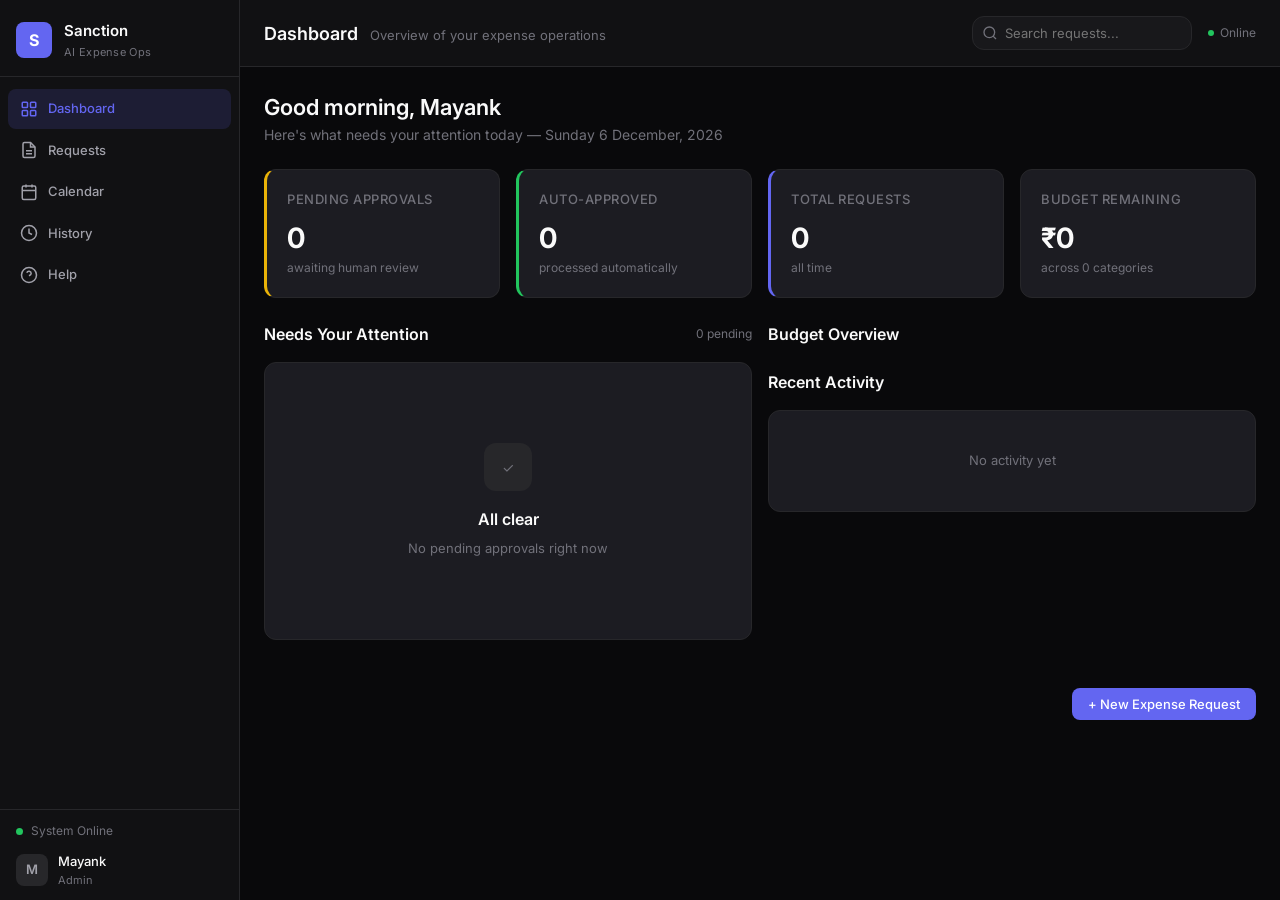
==== static/index.html @ e5b55e72 "ui/ux changes" ====
<!DOCTYPE html>
<html lang="en">
<head>
  <meta charset="utf-8">
  <meta name="viewport" content="width=device-width, initial-scale=1">
  <title>Sanction — AI Expense Operations</title>
  <link rel="stylesheet" href="/static/css/dashboard.css">
  <link rel="preconnect" href="https://fonts.googleapis.com">
  <link href="https://fonts.googleapis.com/css2?family=Inter:wght@300;400;500;600;700&display=swap" rel="stylesheet">
</head>
<body>
  <div id="app">
    <aside id="sidebar">
      <div class="sidebar-brand">
        <div class="brand-icon">S</div>
        <div class="brand-text">
          <span class="brand-name">Sanction</span>
          <span class="brand-tag">AI Expense Ops</span>
        </div>
      </div>
      <nav class="sidebar-nav">
        <a href="#dashboard" class="nav-item active" data-page="dashboard">
          <svg class="nav-icon" viewBox="0 0 24 24" fill="none" stroke="currentColor" stroke-width="2"><rect x="3" y="3" width="7" height="7" rx="1"/><rect x="14" y="3" width="7" height="7" rx="1"/><rect x="3" y="14" width="7" height="7" rx="1"/><rect x="14" y="14" width="7" height="7" rx="1"/></svg>
          <span>Dashboard</span>
        </a>
        <a href="#requests" class="nav-item" data-page="requests">
          <svg class="nav-icon" viewBox="0 0 24 24" fill="none" stroke="currentColor" stroke-width="2"><path d="M14 2H6a2 2 0 0 0-2 2v16a2 2 0 0 0 2 2h12a2 2 0 0 0 2-2V8z"/><polyline points="14,2 14,8 20,8"/><line x1="16" y1="13" x2="8" y2="13"/><line x1="16" y1="17" x2="8" y2="17"/></svg>
          <span>Requests</span>
        </a>
        <a href="#calendar" class="nav-item" data-page="calendar">
          <svg class="nav-icon" viewBox="0 0 24 24" fill="none" stroke="currentColor" stroke-width="2"><rect x="3" y="4" width="18" height="18" rx="2"/><line x1="16" y1="2" x2="16" y2="6"/><line x1="8" y1="2" x2="8" y2="6"/><line x1="3" y1="10" x2="21" y2="10"/></svg>
          <span>Calendar</span>
        </a>
        <a href="#history" class="nav-item" data-page="history">
          <svg class="nav-icon" viewBox="0 0 24 24" fill="none" stroke="currentColor" stroke-width="2"><circle cx="12" cy="12" r="10"/><polyline points="12,6 12,12 16,14"/></svg>
          <span>History</span>
        </a>
        <a href="#help" class="nav-item" data-page="help">
          <svg class="nav-icon" viewBox="0 0 24 24" fill="none" stroke="currentColor" stroke-width="2"><circle cx="12" cy="12" r="10"/><path d="M9.09 9a3 3 0 0 1 5.83 1c0 2-3 3-3 3"/><line x1="12" y1="17" x2="12.01" y2="17"/></svg>
          <span>Help</span>
        </a>
      </nav>
      <div class="sidebar-footer">
        <div class="system-status">
          <span class="status-dot"></span>
          <span>System Online</span>
        </div>
        <div class="user-profile">
          <div class="avatar">M</div>
          <div class="user-info">
            <span class="user-name">Mayank</span>
            <span class="user-role">Admin</span>
          </div>
        </div>
      </div>
    </aside>
    <main id="main">
      <header id="header">
        <div class="header-left">
          <h1 id="page-title">Dashboard</h1>
          <span id="page-subtitle" class="header-subtitle">Overview of your expense operations</span>
        </div>
        <div class="header-right">
          <div class="search-box">
            <svg class="search-icon" viewBox="0 0 24 24" fill="none" stroke="currentColor" stroke-width="2"><circle cx="11" cy="11" r="8"/><line x1="21" y1="21" x2="16.65" y2="16.65"/></svg>
            <input type="text" id="global-search" placeholder="Search requests...">
          </div>
          <div class="header-status">
            <span class="status-dot"></span>
            <span>Online</span>
          </div>
        </div>
      </header>
      <div id="content"></div>
    </main>
  </div>
  <div id="modal-overlay" class="modal-overlay hidden">
    <div id="modal" class="modal"></div>
  </div>
  <div id="drawer" class="drawer hidden">
    <div class="drawer-header">
      <h2 id="drawer-title">Request Details</h2>
      <button id="drawer-close" class="drawer-close">&times;</button>
    </div>
    <div id="drawer-content" class="drawer-content"></div>
  </div>
  <script src="/static/js/app.js"></script>
</body>
</html>
---- static/css/dashboard.css ----
:root {
  --bg-base: #09090b;
  --bg-surface: #111113;
  --bg-elevated: #18181b;
  --bg-card: #1c1c22;
  --bg-hover: #232329;
  --bg-active: #27272a;
  --border: #27272a;
  --border-light: #333338;
  --border-focus: #6366f1;
  --text-primary: #fafafa;
  --text-secondary: #a1a1aa;
  --text-muted: #71717a;
  --accent: #6366f1;
  --accent-hover: #818cf8;
  --accent-muted: rgba(99,102,241,0.15);
  --success: #22c55e;
  --success-bg: rgba(34,197,94,0.12);
  --warning: #eab308;
  --warning-bg: rgba(234,179,8,0.12);
  --error: #ef4444;
  --error-bg: rgba(239,68,68,0.12);
  --info: #3b82f6;
  --info-bg: rgba(59,130,246,0.12);
  --radius-sm: 6px;
  --radius-md: 8px;
  --radius-lg: 12px;
  --radius-xl: 16px;
  --shadow-sm: 0 1px 2px rgba(0,0,0,0.4);
  --shadow-md: 0 4px 12px rgba(0,0,0,0.5);
  --shadow-lg: 0 8px 24px rgba(0,0,0,0.6);
  --transition: 150ms ease;
}
*,*::before,*::after{box-sizing:border-box;margin:0;padding:0}
html{font-size:14px;-webkit-font-smoothing:antialiased}
body{font-family:'Inter',system-ui,-apple-system,sans-serif;background:var(--bg-base);color:var(--text-primary);line-height:1.5;overflow:hidden;height:100vh}
a{color:inherit;text-decoration:none}
button{font-family:inherit;cursor:pointer;border:none;background:none;color:inherit}
input,textarea,select{font-family:inherit;color:var(--text-primary);background:var(--bg-elevated);border:1px solid var(--border);border-radius:var(--radius-md);padding:8px 12px;outline:none;transition:border var(--transition)}
input:focus,textarea:focus,select:focus{border-color:var(--accent)}
::-webkit-scrollbar{width:6px}
::-webkit-scrollbar-track{background:transparent}
::-webkit-scrollbar-thumb{background:var(--border-light);border-radius:3px}

#app{display:flex;height:100vh;overflow:hidden}

/* SIDEBAR */
#sidebar{width:240px;min-width:240px;background:var(--bg-surface);border-right:1px solid var(--border);display:flex;flex-direction:column;overflow:hidden}
.sidebar-brand{display:flex;align-items:center;gap:12px;padding:20px 16px 16px;border-bottom:1px solid var(--border)}
.brand-icon{width:36px;height:36px;border-radius:var(--radius-md);background:var(--accent);display:flex;align-items:center;justify-content:center;font-weight:700;font-size:16px;color:white;flex-shrink:0}
.brand-text{display:flex;flex-direction:column;gap:1px}
.brand-name{font-weight:600;font-size:15px;color:var(--text-primary)}
.brand-tag{font-size:11px;color:var(--text-muted);letter-spacing:0.3px}
.sidebar-nav{flex:1;padding:12px 8px;display:flex;flex-direction:column;gap:2px;overflow-y:auto}
.nav-item{display:flex;align-items:center;gap:10px;padding:10px 12px;border-radius:var(--radius-md);color:var(--text-secondary);transition:all var(--transition);font-weight:500;font-size:13px}
.nav-item:hover{background:var(--bg-hover);color:var(--text-primary)}
.nav-item.active{background:var(--accent-muted);color:var(--accent)}
.nav-icon{width:18px;height:18px;flex-shrink:0}
.sidebar-footer{padding:12px 16px;border-top:1px solid var(--border);display:flex;flex-direction:column;gap:12px}
.system-status{display:flex;align-items:center;gap:8px;font-size:12px;color:var(--text-muted)}
.status-dot{width:7px;height:7px;border-radius:50%;background:var(--success);flex-shrink:0}
.user-profile{display:flex;align-items:center;gap:10px}
.avatar{width:32px;height:32px;border-radius:var(--radius-md);background:var(--bg-active);display:flex;align-items:center;justify-content:center;font-weight:600;font-size:13px;color:var(--text-secondary);flex-shrink:0}
.user-info{display:flex;flex-direction:column}
.user-name{font-size:13px;font-weight:500;color:var(--text-primary)}
.user-role{font-size:11px;color:var(--text-muted)}

/* MAIN */
#main{flex:1;display:flex;flex-direction:column;overflow:hidden}
#header{display:flex;align-items:center;justify-content:space-between;padding:16px 24px;border-bottom:1px solid var(--border);background:var(--bg-surface);min-height:60px}
.header-left{display:flex;align-items:baseline;gap:12px}
#page-title{font-size:18px;font-weight:600;color:var(--text-primary)}
.header-subtitle{font-size:13px;color:var(--text-muted)}
.header-right{display:flex;align-items:center;gap:16px}
.search-box{position:relative;display:flex;align-items:center}
.search-icon{position:absolute;left:10px;width:16px;height:16px;color:var(--text-muted)}
#global-search{width:220px;padding:8px 12px 8px 32px;font-size:13px;border-radius:var(--radius-lg)}
.header-status{display:flex;align-items:center;gap:6px;font-size:12px;color:var(--text-muted)}
.header-status .status-dot{width:6px;height:6px}

/* CONTENT */
#content{flex:1;overflow-y:auto;padding:24px}

/* CARDS */
.card{background:var(--bg-card);border:1px solid var(--border);border-radius:var(--radius-lg);padding:20px;transition:border var(--transition)}
.card:hover{border-color:var(--border-light)}
.card-title{font-size:13px;font-weight:500;color:var(--text-muted);margin-bottom:12px;text-transform:uppercase;letter-spacing:0.5px}
.card-value{font-size:28px;font-weight:700;color:var(--text-primary);line-height:1.2}
.card-subtitle{font-size:12px;color:var(--text-muted);margin-top:4px}
.card-accent{border-left:3px solid var(--accent)}
.card-success{border-left:3px solid var(--success)}
.card-warning{border-left:3px solid var(--warning)}
.card-error{border-left:3px solid var(--error)}

/* KPI GRID */
.kpi-grid{display:grid;grid-template-columns:repeat(4,1fr);gap:16px;margin-bottom:24px}

/* SECTIONS */
.section{margin-bottom:24px}
.section-header{display:flex;align-items:center;justify-content:space-between;margin-bottom:16px}
.section-title{font-size:16px;font-weight:600;color:var(--text-primary)}
.section-subtitle{font-size:12px;color:var(--text-muted)}

/* TABLE */
.table-wrap{overflow-x:auto}
table{width:100%;border-collapse:collapse}
th{text-align:left;padding:10px 12px;font-size:12px;font-weight:500;color:var(--text-muted);text-transform:uppercase;letter-spacing:0.5px;border-bottom:1px solid var(--border);white-space:nowrap}
td{padding:12px;font-size:13px;color:var(--text-secondary);border-bottom:1px solid var(--border);white-space:nowrap}
tr:hover td{background:var(--bg-hover)}

/* BADGES */
.badge{display:inline-flex;align-items:center;padding:3px 10px;border-radius:100px;font-size:12px;font-weight:500;white-space:nowrap}
.badge-pending{background:var(--warning-bg);color:var(--warning)}
.badge-approved{background:var(--success-bg);color:var(--success)}
.badge-rejected{background:var(--error-bg);color:var(--error)}
.badge-auto{background:var(--accent-muted);color:var(--accent)}
.badge-clarification{background:var(--info-bg);color:var(--info)}
.badge-urgent{background:var(--error-bg);color:var(--error)}
.badge-normal{background:var(--bg-active);color:var(--text-secondary)}

/* BUTTONS */
.btn{display:inline-flex;align-items:center;justify-content:center;gap:6px;padding:8px 16px;border-radius:var(--radius-md);font-size:13px;font-weight:500;transition:all var(--transition);white-space:nowrap}
.btn-primary{background:var(--accent);color:white}
.btn-primary:hover{background:var(--accent-hover)}
.btn-ghost{background:transparent;color:var(--text-secondary);border:1px solid var(--border)}
.btn-ghost:hover{background:var(--bg-hover);color:var(--text-primary)}
.btn-success{background:var(--success);color:white}
.btn-success:hover{opacity:0.9}
.btn-error{background:var(--error);color:white}
.btn-error:hover{opacity:0.9}
.btn-sm{padding:5px 10px;font-size:12px}
.btn-icon{padding:6px}

/* PROGRESS */
.progress{height:6px;background:var(--bg-active);border-radius:3px;overflow:hidden}
.progress-bar{height:100%;border-radius:3px;transition:width 300ms ease}
.progress-fill{background:var(--accent)}
.progress-warn{background:var(--warning)}
.progress-danger{background:var(--error)}

/* GRID LAYOUTS */
.grid-2{display:grid;grid-template-columns:1fr 1fr;gap:16px}
.grid-3{display:grid;grid-template-columns:1fr 1fr 1fr;gap:16px}

/* TABS */
.tabs{display:flex;gap:4px;border-bottom:1px solid var(--border);margin-bottom:16px}
.tab{padding:10px 16px;font-size:13px;font-weight:500;color:var(--text-muted);border-bottom:2px solid transparent;transition:all var(--transition);cursor:pointer}
.tab:hover{color:var(--text-secondary)}
.tab.active{color:var(--accent);border-bottom-color:var(--accent)}

/* FILTERS */
.filters{display:flex;gap:8px;align-items:center;margin-bottom:16px}
.filter-group{display:flex;align-items:center;gap:6px}
.filter-label{font-size:12px;color:var(--text-muted)}
select.filter{padding:6px 10px;font-size:12px;border-radius:var(--radius-md)}

/* EMPTY STATE */
.empty-state{display:flex;flex-direction:column;align-items:center;justify-content:center;padding:60px 20px;text-align:center}
.empty-icon{width:48px;height:48px;border-radius:var(--radius-lg);background:var(--bg-active);display:flex;align-items:center;justify-content:center;margin-bottom:16px;color:var(--text-muted)}
.empty-title{font-size:16px;font-weight:600;color:var(--text-primary);margin-bottom:8px}
.empty-text{font-size:13px;color:var(--text-muted);max-width:360px}

/* MODAL */
.modal-overlay{position:fixed;inset:0;background:rgba(0,0,0,0.7);display:flex;align-items:center;justify-content:center;z-index:100;backdrop-filter:blur(4px)}
.modal{background:var(--bg-card);border:1px solid var(--border);border-radius:var(--radius-xl);width:100%;max-width:560px;max-height:90vh;overflow-y:auto;padding:28px;box-shadow:var(--shadow-lg)}
.modal-header{display:flex;align-items:center;justify-content:space-between;margin-bottom:20px}
.modal-title{font-size:18px;font-weight:600}
.modal-close{width:32px;height:32px;border-radius:var(--radius-md);display:flex;align-items:center;justify-content:center;font-size:18px;color:var(--text-muted);transition:all var(--transition)}
.modal-close:hover{background:var(--bg-hover);color:var(--text-primary)}
.form-group{margin-bottom:16px}
.form-label{display:block;font-size:12px;font-weight:500;color:var(--text-muted);margin-bottom:6px;text-transform:uppercase;letter-spacing:0.3px}
.form-input{width:100%;padding:10px 12px;font-size:13px}
textarea.form-input{min-height:100px;resize:vertical}
.form-actions{display:flex;gap:8px;justify-content:flex-end;margin-top:20px}

/* DRAWER */
.drawer{position:fixed;top:0;right:0;width:500px;max-width:90vw;height:100vh;background:var(--bg-surface);border-left:1px solid var(--border);z-index:90;display:flex;flex-direction:column;transition:transform 200ms ease}
.drawer.hidden{transform:translateX(100%)}
.drawer-header{display:flex;align-items:center;justify-content:space-between;padding:16px 20px;border-bottom:1px solid var(--border)}
.drawer-header h2{font-size:16px;font-weight:600}
.drawer-close{width:32px;height:32px;border-radius:var(--radius-md);display:flex;align-items:center;justify-content:center;font-size:20px;color:var(--text-muted);transition:all var(--transition)}
.drawer-close:hover{background:var(--bg-hover);color:var(--text-primary)}
.drawer-content{flex:1;overflow-y:auto;padding:20px}
.detail-row{display:flex;justify-content:space-between;align-items:flex-start;padding:10px 0;border-bottom:1px solid var(--border)}
.detail-label{font-size:12px;color:var(--text-muted);text-transform:uppercase;letter-spacing:0.3px;min-width:120px}
.detail-value{font-size:13px;color:var(--text-primary);text-align:right;flex:1}

/* CALENDAR */
.cal-grid{display:grid;grid-template-columns:repeat(7,1fr);gap:1px;background:var(--border);border-radius:var(--radius-lg);overflow:hidden}
.cal-header{background:var(--bg-elevated);padding:10px;text-align:center;font-size:12px;font-weight:600;color:var(--text-muted);text-transform:uppercase}
.cal-day{background:var(--bg-card);min-height:100px;padding:8px;cursor:pointer;transition:background var(--transition)}
.cal-day:hover{background:var(--bg-hover)}
.cal-day.today{background:var(--accent-muted)}
.cal-day.other-month{opacity:0.3}
.cal-date{font-size:12px;font-weight:600;color:var(--text-secondary);margin-bottom:4px}
.cal-event{padding:2px 6px;border-radius:4px;font-size:10px;font-weight:500;margin-bottom:2px;white-space:nowrap;overflow:hidden;text-overflow:ellipsis}
.cal-event.pending{background:var(--warning-bg);color:var(--warning)}
.cal-event.approved{background:var(--success-bg);color:var(--success)}
.cal-event.auto{background:var(--accent-muted);color:var(--accent)}
.cal-nav{display:flex;align-items:center;justify-content:space-between;margin-bottom:16px}
.cal-month{font-size:18px;font-weight:600}

/* HELP */
.help-section{margin-bottom:32px}
.help-title{font-size:20px;font-weight:600;margin-bottom:12px}
.help-text{font-size:14px;color:var(--text-secondary);line-height:1.7}
.workflow{display:flex;flex-direction:column;gap:0;margin:16px 0}
.workflow-step{display:flex;align-items:flex-start;gap:16px;position:relative;padding-bottom:20px}
.workflow-step:not(:last-child)::after{content:'';position:absolute;left:15px;top:32px;bottom:0;width:2px;background:var(--border)}
.workflow-dot{width:32px;height:32px;border-radius:50%;background:var(--bg-active);border:2px solid var(--border);display:flex;align-items:center;justify-content:center;flex-shrink:0;font-size:12px;font-weight:600;color:var(--text-muted)}
.workflow-step.active .workflow-dot{background:var(--accent-muted);border-color:var(--accent);color:var(--accent)}
.workflow-info h4{font-size:14px;font-weight:600;margin-bottom:2px}
.workflow-info p{font-size:13px;color:var(--text-muted)}

/* ACTIVITY */
.activity-list{display:flex;flex-direction:column}
.activity-item{display:flex;align-items:center;gap:12px;padding:12px 0;border-bottom:1px solid var(--border)}
.activity-item:last-child{border-bottom:none}
.activity-dot{width:8px;height:8px;border-radius:50%;flex-shrink:0}
.activity-dot.auto{background:var(--accent)}
.activity-dot.pending{background:var(--warning)}
.activity-dot.approved{background:var(--success)}
.activity-dot.rejected{background:var(--error)}
.activity-dot.error{background:var(--error)}
.activity-dot.received{background:var(--info)}
.activity-dot.sent{background:var(--success)}
.activity-info{flex:1;min-width:0}
.activity-title{font-size:13px;font-weight:500;color:var(--text-primary);white-space:nowrap;overflow:hidden;text-overflow:ellipsis}
.activity-sub{font-size:11px;color:var(--text-muted)}
.activity-time{font-size:11px;color:var(--text-muted);white-space:nowrap}

/* ANIMATIONS */
@keyframes fadeIn{from{opacity:0;transform:translateY(4px)}to{opacity:1;transform:translateY(0)}}
.fade-in{animation:fadeIn 200ms ease}
@keyframes slideIn{from{opacity:0;transform:translateX(-8px)}to{opacity:1;transform:translateX(0)}}
.slide-in{animation:slideIn 200ms ease}

/* UTILITY */
.hidden{display:none!important}
.text-muted{color:var(--text-muted)}
.text-right{text-align:right}
.mt-8{margin-top:8px}
.mt-16{margin-top:16px}
.mt-24{margin-top:24px}
.mb-8{margin-bottom:8px}
.mb-16{margin-bottom:16px}
.mb-24{margin-bottom:24px}
.flex{display:flex}
.flex-col{flex-direction:column}
.gap-8{gap:8px}
.gap-12{gap:12px}
.gap-16{gap:16px}
.items-center{align-items:center}
.justify-between{justify-content:space-between}
.truncate{white-space:nowrap;overflow:hidden;text-overflow:ellipsis}
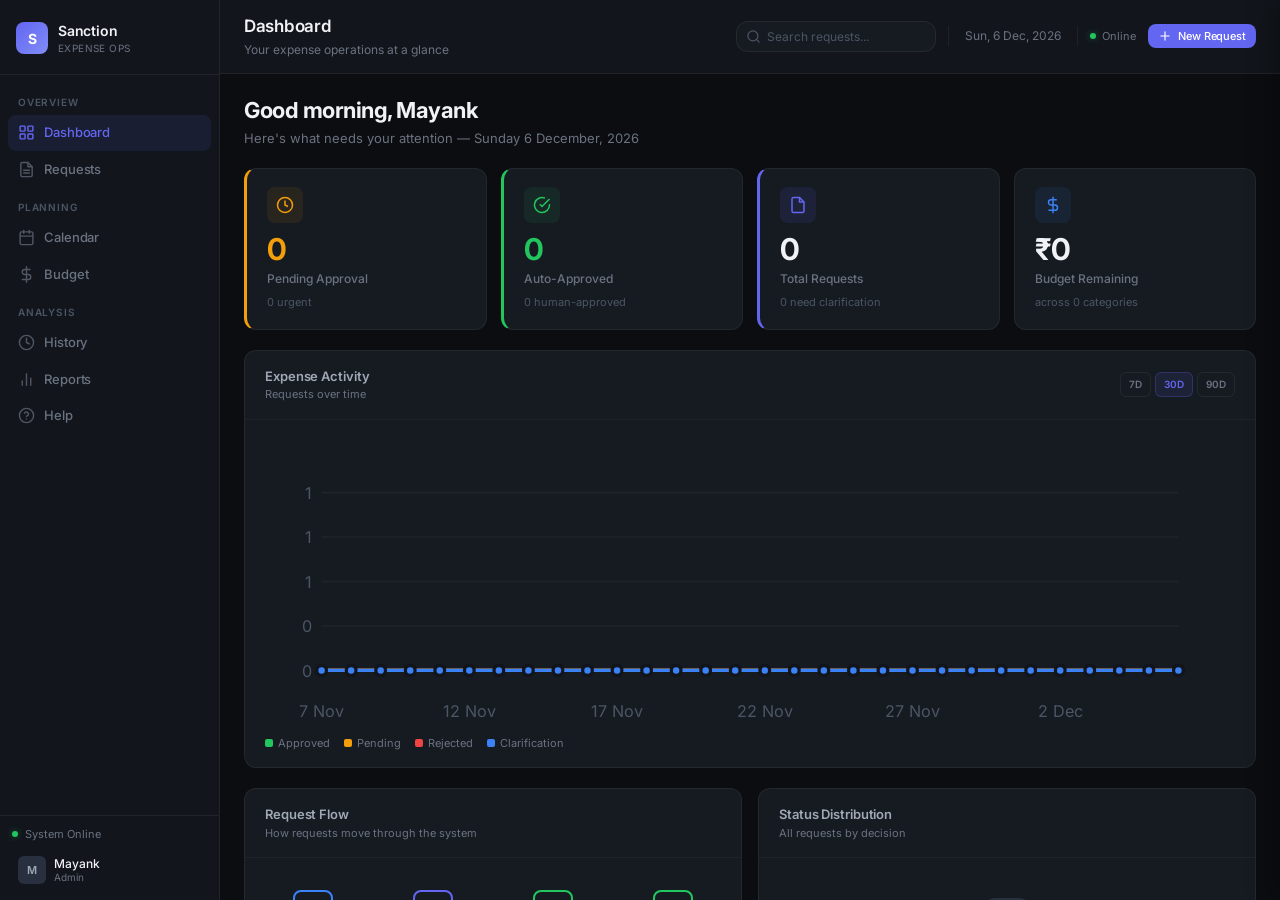
==== commit ed2f5a89: "feat(ui): Monarch-inspired premium dark redesign - Complete CSS rewrite: near-black root (#0B0D10), " ====
--- a/static/index.html
+++ b/static/index.html
@@ -6,7 +6,7 @@
   <title>Sanction — AI Expense Operations</title>
   <link rel="stylesheet" href="/static/css/dashboard.css">
   <link rel="preconnect" href="https://fonts.googleapis.com">
-  <link href="https://fonts.googleapis.com/css2?family=Inter:wght@300;400;500;600;700&display=swap" rel="stylesheet">
+  <link href="https://fonts.googleapis.com/css2?family=Inter:wght@300;400;500;600;700;800&display=swap" rel="stylesheet">
 </head>
 <body>
   <div id="app">
@@ -15,28 +15,39 @@
         <div class="brand-icon">S</div>
         <div class="brand-text">
           <span class="brand-name">Sanction</span>
-          <span class="brand-tag">AI Expense Ops</span>
+          <span class="brand-tag">Expense Ops</span>
         </div>
       </div>
       <nav class="sidebar-nav">
+        <div class="sidebar-section">Overview</div>
         <a href="#dashboard" class="nav-item active" data-page="dashboard">
-          <svg class="nav-icon" viewBox="0 0 24 24" fill="none" stroke="currentColor" stroke-width="2"><rect x="3" y="3" width="7" height="7" rx="1"/><rect x="14" y="3" width="7" height="7" rx="1"/><rect x="3" y="14" width="7" height="7" rx="1"/><rect x="14" y="14" width="7" height="7" rx="1"/></svg>
+          <svg class="nav-icon" viewBox="0 0 24 24" fill="none" stroke="currentColor" stroke-width="2" stroke-linecap="round" stroke-linejoin="round"><rect x="3" y="3" width="7" height="7" rx="1"/><rect x="14" y="3" width="7" height="7" rx="1"/><rect x="3" y="14" width="7" height="7" rx="1"/><rect x="14" y="14" width="7" height="7" rx="1"/></svg>
           <span>Dashboard</span>
         </a>
         <a href="#requests" class="nav-item" data-page="requests">
-          <svg class="nav-icon" viewBox="0 0 24 24" fill="none" stroke="currentColor" stroke-width="2"><path d="M14 2H6a2 2 0 0 0-2 2v16a2 2 0 0 0 2 2h12a2 2 0 0 0 2-2V8z"/><polyline points="14,2 14,8 20,8"/><line x1="16" y1="13" x2="8" y2="13"/><line x1="16" y1="17" x2="8" y2="17"/></svg>
+          <svg class="nav-icon" viewBox="0 0 24 24" fill="none" stroke="currentColor" stroke-width="2" stroke-linecap="round" stroke-linejoin="round"><path d="M14 2H6a2 2 0 0 0-2 2v16a2 2 0 0 0 2 2h12a2 2 0 0 0 2-2V8z"/><polyline points="14,2 14,8 20,8"/><line x1="16" y1="13" x2="8" y2="13"/><line x1="16" y1="17" x2="8" y2="17"/></svg>
           <span>Requests</span>
         </a>
+        <div class="sidebar-section">Planning</div>
         <a href="#calendar" class="nav-item" data-page="calendar">
-          <svg class="nav-icon" viewBox="0 0 24 24" fill="none" stroke="currentColor" stroke-width="2"><rect x="3" y="4" width="18" height="18" rx="2"/><line x1="16" y1="2" x2="16" y2="6"/><line x1="8" y1="2" x2="8" y2="6"/><line x1="3" y1="10" x2="21" y2="10"/></svg>
+          <svg class="nav-icon" viewBox="0 0 24 24" fill="none" stroke="currentColor" stroke-width="2" stroke-linecap="round" stroke-linejoin="round"><rect x="3" y="4" width="18" height="18" rx="2"/><line x1="16" y1="2" x2="16" y2="6"/><line x1="8" y1="2" x2="8" y2="6"/><line x1="3" y1="10" x2="21" y2="10"/></svg>
           <span>Calendar</span>
         </a>
+        <a href="#budget" class="nav-item" data-page="budget">
+          <svg class="nav-icon" viewBox="0 0 24 24" fill="none" stroke="currentColor" stroke-width="2" stroke-linecap="round" stroke-linejoin="round"><line x1="12" y1="1" x2="12" y2="23"/><path d="M17 5H9.5a3.5 3.5 0 0 0 0 7h5a3.5 3.5 0 0 1 0 7H6"/></svg>
+          <span>Budget</span>
+        </a>
+        <div class="sidebar-section">Analysis</div>
         <a href="#history" class="nav-item" data-page="history">
-          <svg class="nav-icon" viewBox="0 0 24 24" fill="none" stroke="currentColor" stroke-width="2"><circle cx="12" cy="12" r="10"/><polyline points="12,6 12,12 16,14"/></svg>
+          <svg class="nav-icon" viewBox="0 0 24 24" fill="none" stroke="currentColor" stroke-width="2" stroke-linecap="round" stroke-linejoin="round"><circle cx="12" cy="12" r="10"/><polyline points="12,6 12,12 16,14"/></svg>
           <span>History</span>
         </a>
+        <a href="#reports" class="nav-item" data-page="reports">
+          <svg class="nav-icon" viewBox="0 0 24 24" fill="none" stroke="currentColor" stroke-width="2" stroke-linecap="round" stroke-linejoin="round"><line x1="18" y1="20" x2="18" y2="10"/><line x1="12" y1="20" x2="12" y2="4"/><line x1="6" y1="20" x2="6" y2="14"/></svg>
+          <span>Reports</span>
+        </a>
         <a href="#help" class="nav-item" data-page="help">
-          <svg class="nav-icon" viewBox="0 0 24 24" fill="none" stroke="currentColor" stroke-width="2"><circle cx="12" cy="12" r="10"/><path d="M9.09 9a3 3 0 0 1 5.83 1c0 2-3 3-3 3"/><line x1="12" y1="17" x2="12.01" y2="17"/></svg>
+          <svg class="nav-icon" viewBox="0 0 24 24" fill="none" stroke="currentColor" stroke-width="2" stroke-linecap="round" stroke-linejoin="round"><circle cx="12" cy="12" r="10"/><path d="M9.09 9a3 3 0 0 1 5.83 1c0 2-3 3-3 3"/><line x1="12" y1="17" x2="12.01" y2="17"/></svg>
           <span>Help</span>
         </a>
       </nav>
@@ -58,17 +69,24 @@
       <header id="header">
         <div class="header-left">
           <h1 id="page-title">Dashboard</h1>
-          <span id="page-subtitle" class="header-subtitle">Overview of your expense operations</span>
+          <span id="page-subtitle" class="header-subtitle">Your expense operations at a glance</span>
         </div>
         <div class="header-right">
           <div class="search-box">
-            <svg class="search-icon" viewBox="0 0 24 24" fill="none" stroke="currentColor" stroke-width="2"><circle cx="11" cy="11" r="8"/><line x1="21" y1="21" x2="16.65" y2="16.65"/></svg>
+            <svg class="search-icon" viewBox="0 0 24 24" fill="none" stroke="currentColor" stroke-width="2" stroke-linecap="round" stroke-linejoin="round"><circle cx="11" cy="11" r="8"/><line x1="21" y1="21" x2="16.65" y2="16.65"/></svg>
             <input type="text" id="global-search" placeholder="Search requests...">
           </div>
-          <div class="header-status">
+          <div class="header-divider"></div>
+          <span class="header-date" id="header-date"></span>
+          <div class="header-divider"></div>
+          <div class="header-status" style="display:flex;align-items:center;gap:6px;font-size:11px;color:var(--text-muted)">
             <span class="status-dot"></span>
             <span>Online</span>
           </div>
+          <button class="btn btn-primary btn-sm" onclick="window.showNewRequest()">
+            <svg viewBox="0 0 24 24" fill="none" stroke="currentColor" stroke-width="2" stroke-linecap="round" stroke-linejoin="round" style="width:14px;height:14px"><line x1="12" y1="5" x2="12" y2="19"/><line x1="5" y1="12" x2="19" y2="12"/></svg>
+            New Request
+          </button>
         </div>
       </header>
       <div id="content"></div>
@@ -77,7 +95,7 @@
   <div id="modal-overlay" class="modal-overlay hidden">
     <div id="modal" class="modal"></div>
   </div>
-  <div id="drawer" class="drawer hidden">
+  <div id="drawer" class="drawer">
     <div class="drawer-header">
       <h2 id="drawer-title">Request Details</h2>
       <button id="drawer-close" class="drawer-close">&times;</button>
@@ -86,4 +104,4 @@
   </div>
   <script src="/static/js/app.js"></script>
 </body>
-</html>+</html>
--- a/static/css/dashboard.css
+++ b/static/css/dashboard.css
@@ -1,255 +1,407 @@
+/* ============================================================
+   SANCTION — Premium Dark Theme
+   Inspired by Monarch Money's product quality
+   Adapted for Sanction's expense-automation workflow
+   ============================================================ */
+
+/* ── TOKENS ────────────────────────────────────────────────── */
 :root {
-  --bg-base: #09090b;
-  --bg-surface: #111113;
-  --bg-elevated: #18181b;
-  --bg-card: #1c1c22;
-  --bg-hover: #232329;
-  --bg-active: #27272a;
-  --border: #27272a;
-  --border-light: #333338;
-  --border-focus: #6366f1;
-  --text-primary: #fafafa;
-  --text-secondary: #a1a1aa;
-  --text-muted: #71717a;
-  --accent: #6366f1;
-  --accent-hover: #818cf8;
-  --accent-muted: rgba(99,102,241,0.15);
-  --success: #22c55e;
-  --success-bg: rgba(34,197,94,0.12);
-  --warning: #eab308;
-  --warning-bg: rgba(234,179,8,0.12);
-  --error: #ef4444;
-  --error-bg: rgba(239,68,68,0.12);
-  --info: #3b82f6;
-  --info-bg: rgba(59,130,246,0.12);
-  --radius-sm: 6px;
-  --radius-md: 8px;
-  --radius-lg: 12px;
-  --radius-xl: 16px;
-  --shadow-sm: 0 1px 2px rgba(0,0,0,0.4);
-  --shadow-md: 0 4px 12px rgba(0,0,0,0.5);
-  --shadow-lg: 0 8px 24px rgba(0,0,0,0.6);
-  --transition: 150ms ease;
+  --bg-root:       #0B0D10;
+  --bg-surface:    #12161C;
+  --bg-card:       #161B22;
+  --bg-elevated:   #1C2230;
+  --bg-hover:      #222935;
+  --bg-active:     #283040;
+  --bg-input:      #141920;
+  --border:        rgba(255,255,255,0.06);
+  --border-subtle: rgba(255,255,255,0.04);
+  --border-focus:  #6366F1;
+  --text:          #F0F2F5;
+  --text-secondary:#A0A8B6;
+  --text-muted:    #6B7280;
+  --text-dim:      #4B5563;
+  --accent:        #6366F1;
+  --accent-hover:  #818CF8;
+  --accent-bg:     rgba(99,102,241,0.10);
+  --accent-border: rgba(99,102,241,0.25);
+  --success:       #22C55E;
+  --success-bg:    rgba(34,197,94,0.08);
+  --success-border:rgba(34,197,94,0.20);
+  --warning:       #F59E0B;
+  --warning-bg:    rgba(245,158,11,0.08);
+  --warning-border:rgba(245,158,11,0.20);
+  --error:         #EF4444;
+  --error-bg:      rgba(239,68,68,0.08);
+  --error-border:  rgba(239,68,68,0.20);
+  --info:          #3B82F6;
+  --info-bg:       rgba(59,130,246,0.08);
+  --info-border:   rgba(59,130,246,0.20);
+  --radius-sm:     6px;
+  --radius-md:     8px;
+  --radius-lg:     12px;
+  --radius-xl:     16px;
+  --shadow-sm:     0 1px 2px rgba(0,0,0,0.3);
+  --shadow-md:     0 4px 12px rgba(0,0,0,0.4);
+  --shadow-lg:     0 8px 24px rgba(0,0,0,0.5);
+  --shadow-card:   0 1px 3px rgba(0,0,0,0.3), 0 1px 2px rgba(0,0,0,0.2);
+  --transition:    150ms cubic-bezier(0.4,0,0.2,1);
+  --transition-slow:300ms cubic-bezier(0.4,0,0.2,1);
+  --sidebar-w:     220px;
 }
+
+/* ── RESET ─────────────────────────────────────────────────── */
 *,*::before,*::after{box-sizing:border-box;margin:0;padding:0}
-html{font-size:14px;-webkit-font-smoothing:antialiased}
-body{font-family:'Inter',system-ui,-apple-system,sans-serif;background:var(--bg-base);color:var(--text-primary);line-height:1.5;overflow:hidden;height:100vh}
+html{font-size:14px;-webkit-font-smoothing:antialiased;-moz-osx-font-smoothing:grayscale}
+body{font-family:'Inter',system-ui,-apple-system,BlinkMacSystemFont,sans-serif;background:var(--bg-root);color:var(--text);line-height:1.5;overflow:hidden;height:100vh}
 a{color:inherit;text-decoration:none}
 button{font-family:inherit;cursor:pointer;border:none;background:none;color:inherit}
-input,textarea,select{font-family:inherit;color:var(--text-primary);background:var(--bg-elevated);border:1px solid var(--border);border-radius:var(--radius-md);padding:8px 12px;outline:none;transition:border var(--transition)}
-input:focus,textarea:focus,select:focus{border-color:var(--accent)}
-::-webkit-scrollbar{width:6px}
+input,textarea,select{font-family:inherit;color:var(--text);background:var(--bg-input);border:1px solid var(--border);border-radius:var(--radius-md);padding:9px 12px;outline:none;transition:border var(--transition),box-shadow var(--transition);font-size:13px}
+input:focus,textarea:focus,select:focus{border-color:var(--border-focus);box-shadow:0 0 0 3px rgba(99,102,241,0.15)}
+textarea{resize:vertical;min-height:80px}
+select{cursor:pointer;-webkit-appearance:none;appearance:none;background-image:url("data:image/svg+xml,%3Csvg xmlns='http://www.w3.org/2000/svg' width='12' height='12' viewBox='0 0 12 12'%3E%3Cpath d='M3 4.5L6 7.5L9 4.5' stroke='%236B7280' fill='none' stroke-width='1.5' stroke-linecap='round'/%3E%3C/svg%3E");background-repeat:no-repeat;background-position:right 10px center;padding-right:28px}
+::-webkit-scrollbar{width:5px;height:5px}
 ::-webkit-scrollbar-track{background:transparent}
-::-webkit-scrollbar-thumb{background:var(--border-light);border-radius:3px}
-
+::-webkit-scrollbar-thumb{background:rgba(255,255,255,0.08);border-radius:3px}
+::-webkit-scrollbar-thumb:hover{background:rgba(255,255,255,0.14)}
+
+/* ── APP SHELL ─────────────────────────────────────────────── */
 #app{display:flex;height:100vh;overflow:hidden}
 
-/* SIDEBAR */
-#sidebar{width:240px;min-width:240px;background:var(--bg-surface);border-right:1px solid var(--border);display:flex;flex-direction:column;overflow:hidden}
-.sidebar-brand{display:flex;align-items:center;gap:12px;padding:20px 16px 16px;border-bottom:1px solid var(--border)}
-.brand-icon{width:36px;height:36px;border-radius:var(--radius-md);background:var(--accent);display:flex;align-items:center;justify-content:center;font-weight:700;font-size:16px;color:white;flex-shrink:0}
-.brand-text{display:flex;flex-direction:column;gap:1px}
-.brand-name{font-weight:600;font-size:15px;color:var(--text-primary)}
-.brand-tag{font-size:11px;color:var(--text-muted);letter-spacing:0.3px}
-.sidebar-nav{flex:1;padding:12px 8px;display:flex;flex-direction:column;gap:2px;overflow-y:auto}
-.nav-item{display:flex;align-items:center;gap:10px;padding:10px 12px;border-radius:var(--radius-md);color:var(--text-secondary);transition:all var(--transition);font-weight:500;font-size:13px}
-.nav-item:hover{background:var(--bg-hover);color:var(--text-primary)}
-.nav-item.active{background:var(--accent-muted);color:var(--accent)}
-.nav-icon{width:18px;height:18px;flex-shrink:0}
-.sidebar-footer{padding:12px 16px;border-top:1px solid var(--border);display:flex;flex-direction:column;gap:12px}
-.system-status{display:flex;align-items:center;gap:8px;font-size:12px;color:var(--text-muted)}
-.status-dot{width:7px;height:7px;border-radius:50%;background:var(--success);flex-shrink:0}
-.user-profile{display:flex;align-items:center;gap:10px}
-.avatar{width:32px;height:32px;border-radius:var(--radius-md);background:var(--bg-active);display:flex;align-items:center;justify-content:center;font-weight:600;font-size:13px;color:var(--text-secondary);flex-shrink:0}
-.user-info{display:flex;flex-direction:column}
-.user-name{font-size:13px;font-weight:500;color:var(--text-primary)}
-.user-role{font-size:11px;color:var(--text-muted)}
-
-/* MAIN */
-#main{flex:1;display:flex;flex-direction:column;overflow:hidden}
-#header{display:flex;align-items:center;justify-content:space-between;padding:16px 24px;border-bottom:1px solid var(--border);background:var(--bg-surface);min-height:60px}
-.header-left{display:flex;align-items:baseline;gap:12px}
-#page-title{font-size:18px;font-weight:600;color:var(--text-primary)}
-.header-subtitle{font-size:13px;color:var(--text-muted)}
-.header-right{display:flex;align-items:center;gap:16px}
+/* ── SIDEBAR ───────────────────────────────────────────────── */
+#sidebar{width:var(--sidebar-w);min-width:var(--sidebar-w);background:var(--bg-surface);border-right:1px solid var(--border);display:flex;flex-direction:column;overflow:hidden;z-index:20}
+.sidebar-brand{display:flex;align-items:center;gap:10px;padding:20px 16px 18px;border-bottom:1px solid var(--border)}
+.brand-icon{width:32px;height:32px;border-radius:var(--radius-md);background:linear-gradient(135deg,var(--accent),#818CF8);display:flex;align-items:center;justify-content:center;font-weight:700;font-size:14px;color:#fff;flex-shrink:0}
+.brand-text{display:flex;flex-direction:column}
+.brand-name{font-weight:600;font-size:14px;color:var(--text);letter-spacing:-0.2px}
+.brand-tag{font-size:10px;color:var(--text-muted);letter-spacing:0.4px;text-transform:uppercase}
+.sidebar-nav{flex:1;padding:8px 8px;display:flex;flex-direction:column;gap:1px;overflow-y:auto}
+.nav-item{display:flex;align-items:center;gap:9px;padding:8px 10px;border-radius:var(--radius-md);color:var(--text-muted);transition:all var(--transition);font-weight:500;font-size:13px;letter-spacing:-0.1px}
+.nav-item:hover{background:var(--bg-hover);color:var(--text-secondary)}
+.nav-item.active{background:var(--accent-bg);color:var(--accent)}
+.nav-item.active .nav-icon{color:var(--accent)}
+.nav-icon{width:17px;height:17px;flex-shrink:0;opacity:0.7}
+.nav-item.active .nav-icon{opacity:1}
+.sidebar-section{padding:12px 10px 4px;font-size:10px;font-weight:600;color:var(--text-dim);text-transform:uppercase;letter-spacing:0.8px}
+.sidebar-footer{padding:10px 12px;border-top:1px solid var(--border);display:flex;flex-direction:column;gap:8px}
+.system-status{display:flex;align-items:center;gap:7px;font-size:11px;color:var(--text-muted)}
+.status-dot{width:6px;height:6px;border-radius:50%;background:var(--success);flex-shrink:0;box-shadow:0 0 6px rgba(34,197,94,0.4)}
+.user-profile{display:flex;align-items:center;gap:8px;padding:6px;border-radius:var(--radius-md);transition:background var(--transition);cursor:pointer}
+.user-profile:hover{background:var(--bg-hover)}
+.avatar{width:28px;height:28px;border-radius:var(--radius-sm);background:var(--bg-active);display:flex;align-items:center;justify-content:center;font-weight:600;font-size:11px;color:var(--text-secondary);flex-shrink:0}
+.user-info{display:flex;flex-direction:column;line-height:1.2}
+.user-name{font-size:12px;font-weight:500;color:var(--text)}
+.user-role{font-size:10px;color:var(--text-muted)}
+
+/* ── MAIN AREA ─────────────────────────────────────────────── */
+#main{flex:1;display:flex;flex-direction:column;overflow:hidden;min-width:0}
+#header{display:flex;align-items:center;justify-content:space-between;padding:14px 24px;border-bottom:1px solid var(--border);background:var(--bg-surface);min-height:56px;flex-shrink:0}
+.header-left{display:flex;flex-direction:column;gap:1px;min-width:0}
+#page-title{font-size:17px;font-weight:600;color:var(--text);letter-spacing:-0.3px;white-space:nowrap}
+.header-subtitle{font-size:12px;color:var(--text-muted);white-space:nowrap;overflow:hidden;text-overflow:ellipsis}
+.header-right{display:flex;align-items:center;gap:12px;flex-shrink:0}
 .search-box{position:relative;display:flex;align-items:center}
-.search-icon{position:absolute;left:10px;width:16px;height:16px;color:var(--text-muted)}
-#global-search{width:220px;padding:8px 12px 8px 32px;font-size:13px;border-radius:var(--radius-lg)}
-.header-status{display:flex;align-items:center;gap:6px;font-size:12px;color:var(--text-muted)}
-.header-status .status-dot{width:6px;height:6px}
-
-/* CONTENT */
-#content{flex:1;overflow-y:auto;padding:24px}
-
-/* CARDS */
-.card{background:var(--bg-card);border:1px solid var(--border);border-radius:var(--radius-lg);padding:20px;transition:border var(--transition)}
-.card:hover{border-color:var(--border-light)}
-.card-title{font-size:13px;font-weight:500;color:var(--text-muted);margin-bottom:12px;text-transform:uppercase;letter-spacing:0.5px}
-.card-value{font-size:28px;font-weight:700;color:var(--text-primary);line-height:1.2}
-.card-subtitle{font-size:12px;color:var(--text-muted);margin-top:4px}
+.search-icon{position:absolute;left:10px;width:15px;height:15px;color:var(--text-dim);pointer-events:none}
+#global-search{width:200px;padding:7px 12px 7px 30px;font-size:12px;border-radius:var(--radius-lg);background:var(--bg-card);border:1px solid var(--border)}
+#global-search::placeholder{color:var(--text-dim)}
+.header-btn{width:32px;height:32px;border-radius:var(--radius-md);display:flex;align-items:center;justify-content:center;color:var(--text-muted);transition:all var(--transition)}
+.header-btn:hover{background:var(--bg-hover);color:var(--text)}
+.header-btn svg{width:18px;height:18px}
+.header-date{font-size:12px;color:var(--text-muted);white-space:nowrap;padding:0 4px}
+.header-divider{width:1px;height:20px;background:var(--border)}
+
+/* ── CONTENT ───────────────────────────────────────────────── */
+#content{flex:1;overflow-y:auto;padding:20px 24px 32px}
+
+/* ── CARDS ─────────────────────────────────────────────────── */
+.card{background:var(--bg-card);border:1px solid var(--border);border-radius:var(--radius-lg);transition:border-color var(--transition),box-shadow var(--transition)}
+.card:hover{border-color:rgba(255,255,255,0.08)}
+.card-padded{padding:20px}
+.card-header{display:flex;align-items:center;justify-content:space-between;padding:16px 20px;border-bottom:1px solid var(--border-subtle)}
+.card-title{font-size:13px;font-weight:600;color:var(--text-secondary);letter-spacing:-0.1px}
+.card-subtitle{font-size:11px;color:var(--text-muted)}
+.card-body{padding:16px 20px}
+.card-value{font-size:28px;font-weight:700;color:var(--text);line-height:1.1;letter-spacing:-0.5px}
+.card-label{font-size:11px;color:var(--text-muted);margin-top:4px;font-weight:500}
+.card-comparison{font-size:11px;color:var(--text-dim);margin-top:2px}
 .card-accent{border-left:3px solid var(--accent)}
 .card-success{border-left:3px solid var(--success)}
 .card-warning{border-left:3px solid var(--warning)}
 .card-error{border-left:3px solid var(--error)}
 
-/* KPI GRID */
-.kpi-grid{display:grid;grid-template-columns:repeat(4,1fr);gap:16px;margin-bottom:24px}
-
-/* SECTIONS */
-.section{margin-bottom:24px}
-.section-header{display:flex;align-items:center;justify-content:space-between;margin-bottom:16px}
-.section-title{font-size:16px;font-weight:600;color:var(--text-primary)}
-.section-subtitle{font-size:12px;color:var(--text-muted)}
-
-/* TABLE */
+/* ── KPI GRID ──────────────────────────────────────────────── */
+.kpi-grid{display:grid;grid-template-columns:repeat(4,1fr);gap:14px;margin-bottom:20px}
+.kpi-card{padding:18px 20px}
+.kpi-card .card-value{font-size:30px;margin-bottom:2px}
+.kpi-card .card-label{font-size:12px}
+.kpi-card .card-comparison{margin-top:6px;font-size:11px}
+.kpi-card .kpi-icon{width:36px;height:36px;border-radius:var(--radius-md);display:flex;align-items:center;justify-content:center;margin-bottom:10px}
+.kpi-icon svg{width:18px;height:18px}
+.kpi-icon.kpi-pending{background:var(--warning-bg);color:var(--warning)}
+.kpi-icon.kpi-approved{background:var(--success-bg);color:var(--success)}
+.kpi-icon.kpi-total{background:var(--accent-bg);color:var(--accent)}
+.kpi-icon.kpi-budget{background:var(--info-bg);color:var(--info)}
+
+/* ── GRID LAYOUTS ──────────────────────────────────────────── */
+.grid-2{display:grid;grid-template-columns:1fr 1fr;gap:16px}
+.grid-3{display:grid;grid-template-columns:1fr 1fr 1fr;gap:16px}
+.grid-2-1{display:grid;grid-template-columns:2fr 1fr;gap:16px}
+.grid-1-2{display:grid;grid-template-columns:1fr 2fr;gap:16px}
+.mb-16{margin-bottom:16px}
+.mb-20{margin-bottom:20px}
+.mb-24{margin-bottom:24px}
+.mt-12{margin-top:12px}
+.mt-16{margin-top:16px}
+
+/* ── SECTION ───────────────────────────────────────────────── */
+.section{margin-bottom:20px}
+.section-header{display:flex;align-items:center;justify-content:space-between;margin-bottom:12px}
+.section-title{font-size:14px;font-weight:600;color:var(--text);letter-spacing:-0.2px}
+.section-subtitle{font-size:11px;color:var(--text-muted)}
+
+/* ── TABLE ─────────────────────────────────────────────────── */
 .table-wrap{overflow-x:auto}
 table{width:100%;border-collapse:collapse}
-th{text-align:left;padding:10px 12px;font-size:12px;font-weight:500;color:var(--text-muted);text-transform:uppercase;letter-spacing:0.5px;border-bottom:1px solid var(--border);white-space:nowrap}
-td{padding:12px;font-size:13px;color:var(--text-secondary);border-bottom:1px solid var(--border);white-space:nowrap}
+th{text-align:left;padding:9px 14px;font-size:11px;font-weight:600;color:var(--text-muted);text-transform:uppercase;letter-spacing:0.6px;border-bottom:1px solid var(--border);white-space:nowrap;background:var(--bg-card);position:sticky;top:0;z-index:1}
+td{padding:10px 14px;font-size:13px;color:var(--text-secondary);border-bottom:1px solid var(--border-subtle);white-space:nowrap}
+tr{transition:background var(--transition)}
 tr:hover td{background:var(--bg-hover)}
-
-/* BADGES */
-.badge{display:inline-flex;align-items:center;padding:3px 10px;border-radius:100px;font-size:12px;font-weight:500;white-space:nowrap}
-.badge-pending{background:var(--warning-bg);color:var(--warning)}
-.badge-approved{background:var(--success-bg);color:var(--success)}
-.badge-rejected{background:var(--error-bg);color:var(--error)}
-.badge-auto{background:var(--accent-muted);color:var(--accent)}
-.badge-clarification{background:var(--info-bg);color:var(--info)}
-.badge-urgent{background:var(--error-bg);color:var(--error)}
-.badge-normal{background:var(--bg-active);color:var(--text-secondary)}
-
-/* BUTTONS */
-.btn{display:inline-flex;align-items:center;justify-content:center;gap:6px;padding:8px 16px;border-radius:var(--radius-md);font-size:13px;font-weight:500;transition:all var(--transition);white-space:nowrap}
-.btn-primary{background:var(--accent);color:white}
-.btn-primary:hover{background:var(--accent-hover)}
-.btn-ghost{background:transparent;color:var(--text-secondary);border:1px solid var(--border)}
-.btn-ghost:hover{background:var(--bg-hover);color:var(--text-primary)}
-.btn-success{background:var(--success);color:white}
-.btn-success:hover{opacity:0.9}
-.btn-error{background:var(--error);color:white}
-.btn-error:hover{opacity:0.9}
-.btn-sm{padding:5px 10px;font-size:12px}
+tr.clickable{cursor:pointer}
+
+/* ── BADGES ────────────────────────────────────────────────── */
+.badge{display:inline-flex;align-items:center;gap:4px;padding:3px 9px;border-radius:100px;font-size:11px;font-weight:600;white-space:nowrap;letter-spacing:0.1px}
+.badge-pending{background:var(--warning-bg);color:var(--warning);border:1px solid var(--warning-border)}
+.badge-approved{background:var(--success-bg);color:var(--success);border:1px solid var(--success-border)}
+.badge-rejected{background:var(--error-bg);color:var(--error);border:1px solid var(--error-border)}
+.badge-auto{background:var(--accent-bg);color:var(--accent);border:1px solid var(--accent-border)}
+.badge-clarification{background:var(--info-bg);color:var(--info);border:1px solid var(--info-border)}
+.badge-urgent{background:var(--error-bg);color:var(--error);border:1px solid var(--error-border)}
+.badge-normal{background:rgba(255,255,255,0.04);color:var(--text-muted);border:1px solid var(--border)}
+
+/* ── BUTTONS ───────────────────────────────────────────────── */
+.btn{display:inline-flex;align-items:center;justify-content:center;gap:6px;padding:8px 16px;border-radius:var(--radius-md);font-size:13px;font-weight:500;transition:all var(--transition);white-space:nowrap;letter-spacing:-0.1px}
+.btn-primary{background:var(--accent);color:#fff}
+.btn-primary:hover{background:var(--accent-hover);box-shadow:0 2px 8px rgba(99,102,241,0.3)}
+.btn-ghost{background:transparent;color:var(--text-muted);border:1px solid var(--border)}
+.btn-ghost:hover{background:var(--bg-hover);color:var(--text-secondary);border-color:rgba(255,255,255,0.1)}
+.btn-success{background:var(--success);color:#fff}
+.btn-error{background:var(--error);color:#fff}
+.btn-sm{padding:5px 10px;font-size:11px}
+.btn-lg{padding:10px 20px;font-size:14px}
 .btn-icon{padding:6px}
-
-/* PROGRESS */
+.btn svg{width:16px;height:16px}
+
+/* ── PROGRESS ──────────────────────────────────────────────── */
 .progress{height:6px;background:var(--bg-active);border-radius:3px;overflow:hidden}
-.progress-bar{height:100%;border-radius:3px;transition:width 300ms ease}
-.progress-fill{background:var(--accent)}
-.progress-warn{background:var(--warning)}
-.progress-danger{background:var(--error)}
-
-/* GRID LAYOUTS */
-.grid-2{display:grid;grid-template-columns:1fr 1fr;gap:16px}
-.grid-3{display:grid;grid-template-columns:1fr 1fr 1fr;gap:16px}
-
-/* TABS */
-.tabs{display:flex;gap:4px;border-bottom:1px solid var(--border);margin-bottom:16px}
-.tab{padding:10px 16px;font-size:13px;font-weight:500;color:var(--text-muted);border-bottom:2px solid transparent;transition:all var(--transition);cursor:pointer}
+.progress-bar{height:100%;border-radius:3px;transition:width 600ms cubic-bezier(0.4,0,0.2,1)}
+.progress-fill{background:linear-gradient(90deg,var(--accent),#818CF8)}
+.progress-warn{background:linear-gradient(90deg,var(--warning),#FBBF24)}
+.progress-danger{background:linear-gradient(90deg,var(--error),#F87171)}
+.progress-success{background:linear-gradient(90deg,var(--success),#4ADE80)}
+
+/* ── TABS ──────────────────────────────────────────────────── */
+.tabs{display:flex;gap:2px;border-bottom:1px solid var(--border);margin-bottom:16px}
+.tab{padding:9px 14px;font-size:12px;font-weight:500;color:var(--text-muted);border-bottom:2px solid transparent;transition:all var(--transition);cursor:pointer;white-space:nowrap}
 .tab:hover{color:var(--text-secondary)}
 .tab.active{color:var(--accent);border-bottom-color:var(--accent)}
-
-/* FILTERS */
-.filters{display:flex;gap:8px;align-items:center;margin-bottom:16px}
-.filter-group{display:flex;align-items:center;gap:6px}
-.filter-label{font-size:12px;color:var(--text-muted)}
-select.filter{padding:6px 10px;font-size:12px;border-radius:var(--radius-md)}
-
-/* EMPTY STATE */
-.empty-state{display:flex;flex-direction:column;align-items:center;justify-content:center;padding:60px 20px;text-align:center}
-.empty-icon{width:48px;height:48px;border-radius:var(--radius-lg);background:var(--bg-active);display:flex;align-items:center;justify-content:center;margin-bottom:16px;color:var(--text-muted)}
-.empty-title{font-size:16px;font-weight:600;color:var(--text-primary);margin-bottom:8px}
-.empty-text{font-size:13px;color:var(--text-muted);max-width:360px}
-
-/* MODAL */
-.modal-overlay{position:fixed;inset:0;background:rgba(0,0,0,0.7);display:flex;align-items:center;justify-content:center;z-index:100;backdrop-filter:blur(4px)}
-.modal{background:var(--bg-card);border:1px solid var(--border);border-radius:var(--radius-xl);width:100%;max-width:560px;max-height:90vh;overflow-y:auto;padding:28px;box-shadow:var(--shadow-lg)}
+.tab-count{font-size:10px;color:var(--text-dim);margin-left:4px}
+
+/* ── FILTERS ───────────────────────────────────────────────── */
+.filters{display:flex;gap:8px;align-items:center;margin-bottom:14px;flex-wrap:wrap}
+.filter-group{display:flex;align-items:center;gap:5px}
+.filter-label{font-size:11px;color:var(--text-muted);font-weight:500}
+select.filter{padding:5px 28px 5px 8px;font-size:11px;border-radius:var(--radius-md);background-color:var(--bg-card)}
+
+/* ── EMPTY STATE ───────────────────────────────────────────── */
+.empty-state{display:flex;flex-direction:column;align-items:center;justify-content:center;padding:48px 20px;text-align:center}
+.empty-icon{width:48px;height:48px;border-radius:var(--radius-lg);background:var(--bg-active);display:flex;align-items:center;justify-content:center;margin-bottom:14px;color:var(--text-dim);font-size:20px}
+.empty-title{font-size:15px;font-weight:600;color:var(--text-secondary);margin-bottom:6px}
+.empty-text{font-size:12px;color:var(--text-muted);max-width:320px;line-height:1.6}
+
+/* ── MODAL ─────────────────────────────────────────────────── */
+.modal-overlay{position:fixed;inset:0;background:rgba(0,0,0,0.65);display:flex;align-items:center;justify-content:center;z-index:100;backdrop-filter:blur(4px);opacity:0;transition:opacity 200ms ease}
+.modal-overlay.visible{opacity:1}
+.modal{background:var(--bg-card);border:1px solid var(--border);border-radius:var(--radius-xl);width:100%;max-width:520px;max-height:90vh;overflow-y:auto;padding:28px;box-shadow:var(--shadow-lg);transform:translateY(8px) scale(0.98);transition:transform 250ms cubic-bezier(0.4,0,0.2,1)}
+.modal-overlay.visible .modal{transform:translateY(0) scale(1)}
 .modal-header{display:flex;align-items:center;justify-content:space-between;margin-bottom:20px}
-.modal-title{font-size:18px;font-weight:600}
-.modal-close{width:32px;height:32px;border-radius:var(--radius-md);display:flex;align-items:center;justify-content:center;font-size:18px;color:var(--text-muted);transition:all var(--transition)}
-.modal-close:hover{background:var(--bg-hover);color:var(--text-primary)}
-.form-group{margin-bottom:16px}
-.form-label{display:block;font-size:12px;font-weight:500;color:var(--text-muted);margin-bottom:6px;text-transform:uppercase;letter-spacing:0.3px}
+.modal-title{font-size:17px;font-weight:600;letter-spacing:-0.3px}
+.modal-close{width:28px;height:28px;border-radius:var(--radius-sm);display:flex;align-items:center;justify-content:center;font-size:18px;color:var(--text-muted);transition:all var(--transition)}
+.modal-close:hover{background:var(--bg-hover);color:var(--text)}
+.form-group{margin-bottom:14px}
+.form-label{display:block;font-size:11px;font-weight:600;color:var(--text-muted);margin-bottom:5px;text-transform:uppercase;letter-spacing:0.5px}
 .form-input{width:100%;padding:10px 12px;font-size:13px}
-textarea.form-input{min-height:100px;resize:vertical}
-.form-actions{display:flex;gap:8px;justify-content:flex-end;margin-top:20px}
-
-/* DRAWER */
-.drawer{position:fixed;top:0;right:0;width:500px;max-width:90vw;height:100vh;background:var(--bg-surface);border-left:1px solid var(--border);z-index:90;display:flex;flex-direction:column;transition:transform 200ms ease}
-.drawer.hidden{transform:translateX(100%)}
-.drawer-header{display:flex;align-items:center;justify-content:space-between;padding:16px 20px;border-bottom:1px solid var(--border)}
-.drawer-header h2{font-size:16px;font-weight:600}
-.drawer-close{width:32px;height:32px;border-radius:var(--radius-md);display:flex;align-items:center;justify-content:center;font-size:20px;color:var(--text-muted);transition:all var(--transition)}
-.drawer-close:hover{background:var(--bg-hover);color:var(--text-primary)}
+textarea.form-input{min-height:90px;resize:vertical;line-height:1.5}
+.form-actions{display:flex;gap:8px;justify-content:flex-end;margin-top:18px}
+.form-result{padding:14px;border-radius:var(--radius-md);margin-top:14px;font-size:13px;line-height:1.5}
+.form-result.result-success{background:var(--success-bg);border:1px solid var(--success-border);color:var(--success)}
+.form-result.result-warning{background:var(--warning-bg);border:1px solid var(--warning-border);color:var(--warning)}
+.form-result.result-error{background:var(--error-bg);border:1px solid var(--error-border);color:var(--error)}
+.form-result.result-info{background:var(--info-bg);border:1px solid var(--info-border);color:var(--info)}
+
+/* ── DRAWER ────────────────────────────────────────────────── */
+.drawer{position:fixed;top:0;right:0;width:520px;max-width:92vw;height:100vh;background:var(--bg-surface);border-left:1px solid var(--border);z-index:90;display:flex;flex-direction:column;transform:translateX(100%);transition:transform 250ms cubic-bezier(0.4,0,0.2,1);box-shadow:-8px 0 24px rgba(0,0,0,0.3)}
+.drawer.open{transform:translateX(0)}
+.drawer-header{display:flex;align-items:center;justify-content:space-between;padding:16px 20px;border-bottom:1px solid var(--border);flex-shrink:0}
+.drawer-header h2{font-size:15px;font-weight:600;letter-spacing:-0.2px}
+.drawer-close{width:28px;height:28px;border-radius:var(--radius-sm);display:flex;align-items:center;justify-content:center;font-size:18px;color:var(--text-muted);transition:all var(--transition)}
+.drawer-close:hover{background:var(--bg-hover);color:var(--text)}
 .drawer-content{flex:1;overflow-y:auto;padding:20px}
-.detail-row{display:flex;justify-content:space-between;align-items:flex-start;padding:10px 0;border-bottom:1px solid var(--border)}
-.detail-label{font-size:12px;color:var(--text-muted);text-transform:uppercase;letter-spacing:0.3px;min-width:120px}
-.detail-value{font-size:13px;color:var(--text-primary);text-align:right;flex:1}
-
-/* CALENDAR */
+.drawer-section{margin-bottom:20px}
+.drawer-section-title{font-size:11px;font-weight:600;color:var(--text-muted);text-transform:uppercase;letter-spacing:0.6px;margin-bottom:10px;padding-bottom:6px;border-bottom:1px solid var(--border-subtle)}
+.detail-row{display:flex;justify-content:space-between;align-items:flex-start;padding:8px 0}
+.detail-label{font-size:12px;color:var(--text-muted);min-width:110px;flex-shrink:0}
+.detail-value{font-size:13px;color:var(--text);text-align:right;flex:1;word-break:break-word}
+.drawer-notion-btn{display:inline-flex;align-items:center;gap:6px;padding:8px 14px;border-radius:var(--radius-md);background:var(--accent);color:#fff;font-size:12px;font-weight:600;transition:all var(--transition);text-decoration:none;margin-top:8px}
+.drawer-notion-btn:hover{background:var(--accent-hover)}
+
+/* ── CALENDAR ──────────────────────────────────────────────── */
 .cal-grid{display:grid;grid-template-columns:repeat(7,1fr);gap:1px;background:var(--border);border-radius:var(--radius-lg);overflow:hidden}
-.cal-header{background:var(--bg-elevated);padding:10px;text-align:center;font-size:12px;font-weight:600;color:var(--text-muted);text-transform:uppercase}
-.cal-day{background:var(--bg-card);min-height:100px;padding:8px;cursor:pointer;transition:background var(--transition)}
+.cal-header{background:var(--bg-elevated);padding:8px;text-align:center;font-size:10px;font-weight:600;color:var(--text-muted);text-transform:uppercase;letter-spacing:0.8px}
+.cal-day{background:var(--bg-card);min-height:90px;padding:6px 8px;cursor:pointer;transition:background var(--transition)}
 .cal-day:hover{background:var(--bg-hover)}
-.cal-day.today{background:var(--accent-muted)}
-.cal-day.other-month{opacity:0.3}
-.cal-date{font-size:12px;font-weight:600;color:var(--text-secondary);margin-bottom:4px}
-.cal-event{padding:2px 6px;border-radius:4px;font-size:10px;font-weight:500;margin-bottom:2px;white-space:nowrap;overflow:hidden;text-overflow:ellipsis}
+.cal-day.today{background:var(--accent-bg)}
+.cal-day.other-month{opacity:0.25}
+.cal-date{font-size:12px;font-weight:600;color:var(--text-secondary);margin-bottom:3px}
+.cal-event{padding:2px 5px;border-radius:4px;font-size:9px;font-weight:600;margin-bottom:2px;white-space:nowrap;overflow:hidden;text-overflow:ellipsis;cursor:pointer}
 .cal-event.pending{background:var(--warning-bg);color:var(--warning)}
-.cal-event.approved{background:var(--success-bg);color:var(--success)}
-.cal-event.auto{background:var(--accent-muted);color:var(--accent)}
-.cal-nav{display:flex;align-items:center;justify-content:space-between;margin-bottom:16px}
-.cal-month{font-size:18px;font-weight:600}
-
-/* HELP */
-.help-section{margin-bottom:32px}
-.help-title{font-size:20px;font-weight:600;margin-bottom:12px}
-.help-text{font-size:14px;color:var(--text-secondary);line-height:1.7}
-.workflow{display:flex;flex-direction:column;gap:0;margin:16px 0}
-.workflow-step{display:flex;align-items:flex-start;gap:16px;position:relative;padding-bottom:20px}
+.cal-event.approved,.cal-event.auto{background:var(--success-bg);color:var(--success)}
+.cal-event.rejected{background:var(--error-bg);color:var(--error)}
+.cal-event.received{background:var(--info-bg);color:var(--info)}
+.cal-nav{display:flex;align-items:center;justify-content:space-between;margin-bottom:14px}
+.cal-month{font-size:17px;font-weight:600;letter-spacing:-0.3px}
+.cal-controls{display:flex;gap:4px}
+.cal-view-btn{padding:5px 10px;border-radius:var(--radius-sm);font-size:11px;font-weight:500;color:var(--text-muted);border:1px solid var(--border);transition:all var(--transition)}
+.cal-view-btn.active{background:var(--accent-bg);color:var(--accent);border-color:var(--accent-border)}
+.cal-view-btn:hover{background:var(--bg-hover)}
+
+/* ── HELP ──────────────────────────────────────────────────── */
+.help-section{margin-bottom:28px}
+.help-title{font-size:18px;font-weight:600;margin-bottom:10px;letter-spacing:-0.3px}
+.help-text{font-size:13px;color:var(--text-secondary);line-height:1.7}
+.workflow{display:flex;flex-direction:column;gap:0;margin:14px 0}
+.workflow-step{display:flex;align-items:flex-start;gap:14px;position:relative;padding-bottom:16px}
 .workflow-step:not(:last-child)::after{content:'';position:absolute;left:15px;top:32px;bottom:0;width:2px;background:var(--border)}
-.workflow-dot{width:32px;height:32px;border-radius:50%;background:var(--bg-active);border:2px solid var(--border);display:flex;align-items:center;justify-content:center;flex-shrink:0;font-size:12px;font-weight:600;color:var(--text-muted)}
-.workflow-step.active .workflow-dot{background:var(--accent-muted);border-color:var(--accent);color:var(--accent)}
-.workflow-info h4{font-size:14px;font-weight:600;margin-bottom:2px}
-.workflow-info p{font-size:13px;color:var(--text-muted)}
-
-/* ACTIVITY */
+.workflow-dot{width:30px;height:30px;border-radius:50%;background:var(--bg-active);border:2px solid var(--border);display:flex;align-items:center;justify-content:center;flex-shrink:0;font-size:11px;font-weight:700;color:var(--text-muted)}
+.workflow-step.active .workflow-dot{background:var(--accent-bg);border-color:var(--accent);color:var(--accent)}
+.workflow-info h4{font-size:13px;font-weight:600;margin-bottom:2px}
+.workflow-info p{font-size:12px;color:var(--text-muted);line-height:1.5}
+.faq-item{margin-bottom:12px;padding:14px 16px;background:var(--bg-card);border:1px solid var(--border);border-radius:var(--radius-md)}
+.faq-q{font-size:13px;font-weight:600;color:var(--text);margin-bottom:6px}
+.faq-a{font-size:12px;color:var(--text-secondary);line-height:1.6}
+
+/* ── ACTIVITY ──────────────────────────────────────────────── */
 .activity-list{display:flex;flex-direction:column}
-.activity-item{display:flex;align-items:center;gap:12px;padding:12px 0;border-bottom:1px solid var(--border)}
+.activity-item{display:flex;align-items:center;gap:10px;padding:10px 0;border-bottom:1px solid var(--border-subtle);transition:background var(--transition)}
 .activity-item:last-child{border-bottom:none}
-.activity-dot{width:8px;height:8px;border-radius:50%;flex-shrink:0}
+.activity-dot{width:7px;height:7px;border-radius:50%;flex-shrink:0}
 .activity-dot.auto{background:var(--accent)}
 .activity-dot.pending{background:var(--warning)}
 .activity-dot.approved{background:var(--success)}
 .activity-dot.rejected{background:var(--error)}
+.activity-dot.received{background:var(--info)}
 .activity-dot.error{background:var(--error)}
-.activity-dot.received{background:var(--info)}
 .activity-dot.sent{background:var(--success)}
+.activity-dot.clarification{background:var(--info)}
 .activity-info{flex:1;min-width:0}
-.activity-title{font-size:13px;font-weight:500;color:var(--text-primary);white-space:nowrap;overflow:hidden;text-overflow:ellipsis}
-.activity-sub{font-size:11px;color:var(--text-muted)}
-.activity-time{font-size:11px;color:var(--text-muted);white-space:nowrap}
-
-/* ANIMATIONS */
+.activity-title{font-size:12px;font-weight:500;color:var(--text);white-space:nowrap;overflow:hidden;text-overflow:ellipsis}
+.activity-sub{font-size:10px;color:var(--text-muted)}
+.activity-time{font-size:10px;color:var(--text-dim);white-space:nowrap}
+
+/* ── CHARTS ────────────────────────────────────────────────── */
+.chart-container{position:relative;width:100%}
+.chart-container svg{width:100%;height:auto;display:block}
+.chart-legend{display:flex;gap:14px;flex-wrap:wrap;margin-top:10px}
+.chart-legend-item{display:flex;align-items:center;gap:5px;font-size:11px;color:var(--text-muted)}
+.chart-legend-dot{width:8px;height:8px;border-radius:2px;flex-shrink:0}
+.chart-controls{display:flex;gap:4px}
+.chart-control{padding:4px 8px;border-radius:var(--radius-sm);font-size:10px;font-weight:600;color:var(--text-muted);border:1px solid var(--border);transition:all var(--transition);cursor:pointer}
+.chart-control.active{background:var(--accent-bg);color:var(--accent);border-color:var(--accent-border)}
+.chart-control:hover{background:var(--bg-hover)}
+.chart-tooltip{position:absolute;background:var(--bg-elevated);border:1px solid var(--border);border-radius:var(--radius-md);padding:8px 12px;font-size:11px;pointer-events:none;z-index:10;box-shadow:var(--shadow-md);white-space:nowrap}
+.chart-tooltip-title{font-weight:600;color:var(--text);margin-bottom:2px}
+.chart-tooltip-value{color:var(--text-muted)}
+
+/* ── FLOW DIAGRAM ──────────────────────────────────────────── */
+.flow-diagram{display:flex;align-items:center;justify-content:center;gap:0;padding:16px 0;overflow-x:auto}
+.flow-node{display:flex;flex-direction:column;align-items:center;gap:4px;min-width:80px}
+.flow-icon{width:40px;height:40px;border-radius:var(--radius-md);display:flex;align-items:center;justify-content:center;font-size:16px;border:2px solid var(--border)}
+.flow-label{font-size:10px;font-weight:600;color:var(--text-muted);text-align:center;line-height:1.3}
+.flow-count{font-size:14px;font-weight:700;color:var(--text)}
+.flow-arrow{width:40px;display:flex;align-items:center;justify-content:center;color:var(--text-dim);flex-shrink:0;margin-top:-20px}
+.flow-arrow svg{width:24px;height:24px}
+
+/* ── PERIOD SELECTOR ───────────────────────────────────────── */
+.period-selector{display:flex;gap:2px;background:var(--bg-card);border:1px solid var(--border);border-radius:var(--radius-md);padding:2px}
+.period-btn{padding:5px 12px;border-radius:var(--radius-sm);font-size:11px;font-weight:500;color:var(--text-muted);transition:all var(--transition)}
+.period-btn.active{background:var(--accent);color:#fff}
+.period-btn:hover:not(.active){background:var(--bg-hover);color:var(--text-secondary)}
+
+/* ── BUDGET CATEGORY ROW ───────────────────────────────────── */
+.budget-row{padding:14px 16px;border-bottom:1px solid var(--border-subtle);transition:background var(--transition)}
+.budget-row:last-child{border-bottom:none}
+.budget-row:hover{background:var(--bg-hover)}
+.budget-row-header{display:flex;align-items:center;justify-content:space-between;margin-bottom:8px}
+.budget-cat{font-size:13px;font-weight:600;color:var(--text)}
+.budget-amounts{display:flex;gap:16px;font-size:12px;color:var(--text-muted)}
+.budget-spent{color:var(--text);font-weight:600}
+.budget-cap{color:var(--text-muted)}
+.budget-remaining{color:var(--success);font-weight:500}
+.budget-remaining.over{color:var(--error)}
+.budget-pct{font-size:11px;font-weight:600;color:var(--text-muted);min-width:36px;text-align:right}
+.budget-bar-row{display:flex;align-items:center;gap:10px}
+.budget-bar-row .progress{flex:1}
+
+/* ── SANKEY / FLOW VIZ ─────────────────────────────────────── */
+.sankey-container{padding:12px 0}
+
+/* ── ANIMATIONS ────────────────────────────────────────────── */
 @keyframes fadeIn{from{opacity:0;transform:translateY(4px)}to{opacity:1;transform:translateY(0)}}
 .fade-in{animation:fadeIn 200ms ease}
-@keyframes slideIn{from{opacity:0;transform:translateX(-8px)}to{opacity:1;transform:translateX(0)}}
-.slide-in{animation:slideIn 200ms ease}
-
-/* UTILITY */
+@keyframes slideUp{from{opacity:0;transform:translateY(8px)}to{opacity:1;transform:translateY(0)}}
+.slide-up{animation:slideUp 250ms ease}
+@keyframes countUp{from{opacity:0}to{opacity:1}}
+.count-up{animation:countUp 400ms ease}
+
+/* ── UTILITY ───────────────────────────────────────────────── */
 .hidden{display:none!important}
 .text-muted{color:var(--text-muted)}
+.text-success{color:var(--success)}
+.text-warning{color:var(--warning)}
+.text-error{color:var(--error)}
+.text-accent{color:var(--accent)}
 .text-right{text-align:right}
-.mt-8{margin-top:8px}
-.mt-16{margin-top:16px}
-.mt-24{margin-top:24px}
-.mb-8{margin-bottom:8px}
-.mb-16{margin-bottom:16px}
-.mb-24{margin-bottom:24px}
+.text-center{text-align:center}
+.font-mono{font-family:'SF Mono',Consolas,'Liberation Mono',Menlo,monospace}
 .flex{display:flex}
 .flex-col{flex-direction:column}
+.flex-1{flex:1}
+.gap-4{gap:4px}
 .gap-8{gap:8px}
 .gap-12{gap:12px}
 .gap-16{gap:16px}
 .items-center{align-items:center}
+.items-start{align-items:flex-start}
 .justify-between{justify-content:space-between}
+.justify-center{justify-content:center}
 .truncate{white-space:nowrap;overflow:hidden;text-overflow:ellipsis}
+.w-full{width:100%}
+
+/* ── RESPONSIVE ────────────────────────────────────────────── */
+@media (max-width:1100px){
+  .kpi-grid{grid-template-columns:repeat(2,1fr)}
+  .grid-2,.grid-2-1,.grid-1-2{grid-template-columns:1fr}
+  .grid-3{grid-template-columns:1fr 1fr}
+}
+@media (max-width:768px){
+  #sidebar{display:none}
+  #content{padding:16px}
+  .kpi-grid{grid-template-columns:1fr 1fr}
+  .grid-3{grid-template-columns:1fr}
+  #header{padding:12px 16px}
+  .header-right{gap:8px}
+  #global-search{width:140px}
+  .drawer{width:100%;max-width:100vw}
+}
+@media (max-width:480px){
+  .kpi-grid{grid-template-columns:1fr}
+  .header-date{display:none}
+}
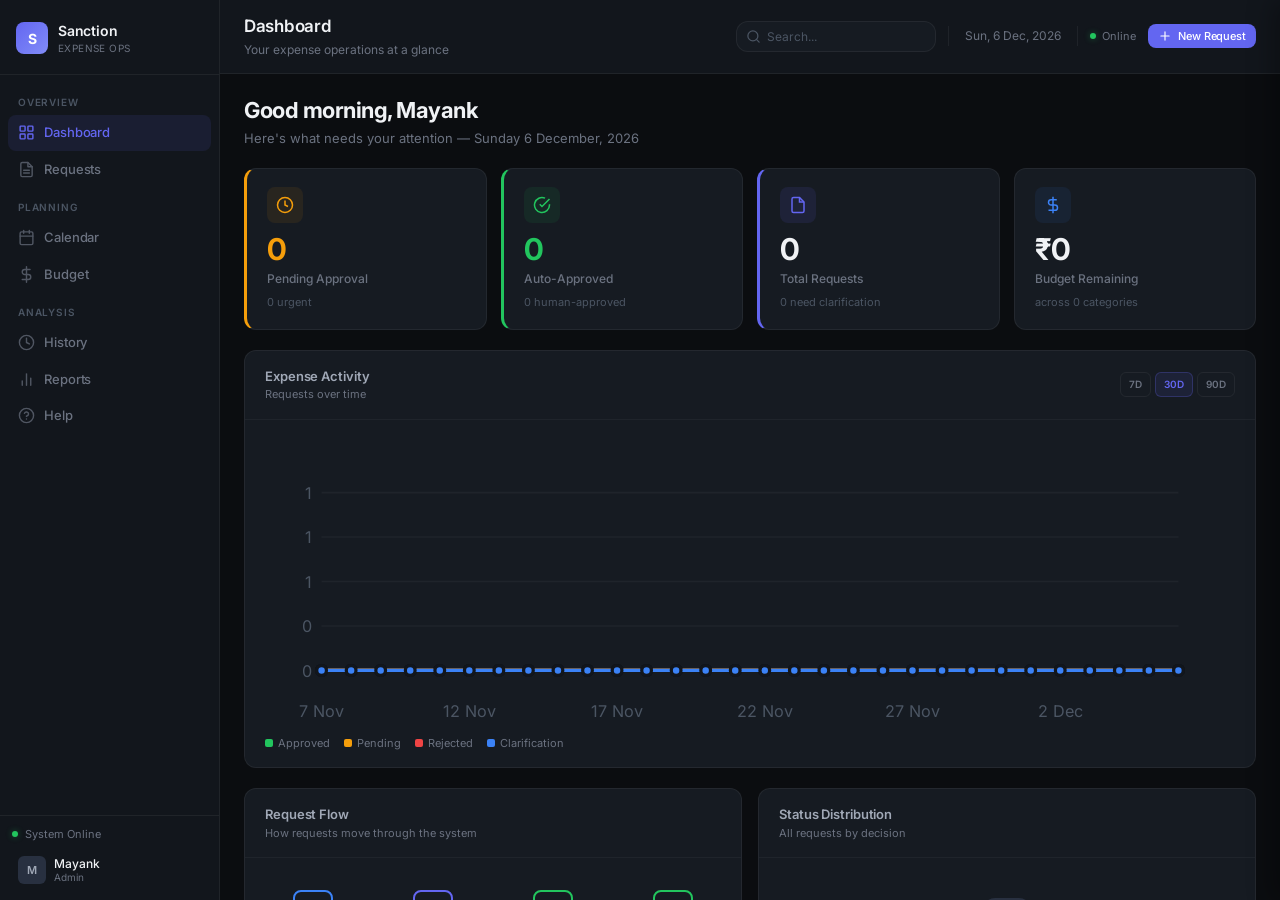
==== commit 762ee499: "feat(ui): full mobile responsive redesign - Sidebar: slide-out hamburger drawer at <=768px with over" ====
--- a/static/index.html
+++ b/static/index.html
@@ -65,8 +65,12 @@
         </div>
       </div>
     </aside>
+    <div id="sidebar-overlay" class="sidebar-overlay" onclick="window.closeSidebar()"></div>
     <main id="main">
       <header id="header">
+        <button class="hamburger" id="hamburger-btn" onclick="window.toggleSidebar()" aria-label="Open navigation">
+          <svg viewBox="0 0 24 24" fill="none" stroke="currentColor" stroke-width="2" stroke-linecap="round" stroke-linejoin="round"><line x1="3" y1="6" x2="21" y2="6"/><line x1="3" y1="12" x2="21" y2="12"/><line x1="3" y1="18" x2="21" y2="18"/></svg>
+        </button>
         <div class="header-left">
           <h1 id="page-title">Dashboard</h1>
           <span id="page-subtitle" class="header-subtitle">Your expense operations at a glance</span>
@@ -74,7 +78,7 @@
         <div class="header-right">
           <div class="search-box">
             <svg class="search-icon" viewBox="0 0 24 24" fill="none" stroke="currentColor" stroke-width="2" stroke-linecap="round" stroke-linejoin="round"><circle cx="11" cy="11" r="8"/><line x1="21" y1="21" x2="16.65" y2="16.65"/></svg>
-            <input type="text" id="global-search" placeholder="Search requests...">
+            <input type="text" id="global-search" placeholder="Search...">
           </div>
           <div class="header-divider"></div>
           <span class="header-date" id="header-date"></span>
@@ -85,7 +89,7 @@
           </div>
           <button class="btn btn-primary btn-sm" onclick="window.showNewRequest()">
             <svg viewBox="0 0 24 24" fill="none" stroke="currentColor" stroke-width="2" stroke-linecap="round" stroke-linejoin="round" style="width:14px;height:14px"><line x1="12" y1="5" x2="12" y2="19"/><line x1="5" y1="12" x2="19" y2="12"/></svg>
-            New Request
+            <span class="btn-new-req-text">New Request</span>
           </button>
         </div>
       </header>
--- a/static/css/dashboard.css
+++ b/static/css/dashboard.css
@@ -385,23 +385,237 @@
 .truncate{white-space:nowrap;overflow:hidden;text-overflow:ellipsis}
 .w-full{width:100%}
 
-/* ── RESPONSIVE ────────────────────────────────────────────── */
+/* ── MOBILE SIDEBAR OVERLAY ─────────────────────────────────── */
+.sidebar-overlay{position:fixed;inset:0;background:rgba(0,0,0,0.5);z-index:19;opacity:0;pointer-events:none;transition:opacity 200ms ease;-webkit-backdrop-filter:blur(2px);backdrop-filter:blur(2px)}
+.sidebar-overlay.open{opacity:1;pointer-events:auto}
+
+/* ── HAMBURGER BUTTON ──────────────────────────────────────── */
+.hamburger{display:none;width:40px;height:40px;border-radius:var(--radius-md);align-items:center;justify-content:center;color:var(--text-secondary);transition:background var(--transition);flex-shrink:0;-webkit-tap-highlight-color:transparent}
+.hamburger:hover,.hamburger:active{background:var(--bg-hover)}
+.hamburger svg{width:20px;height:20px}
+
+/* ── MOBILE REQUEST CARDS ──────────────────────────────────── */
+.mobile-req-card{background:var(--bg-card);border:1px solid var(--border);border-radius:var(--radius-lg);padding:14px 16px;margin-bottom:10px;cursor:pointer;transition:background var(--transition)}
+.mobile-req-card:active{background:var(--bg-hover)}
+.mobile-req-top{display:flex;align-items:center;justify-content:space-between;margin-bottom:8px}
+.mobile-req-id{font-size:12px;font-weight:600;color:var(--text)}
+.mobile-req-amount{font-size:16px;font-weight:700;color:var(--text)}
+.mobile-req-row{display:flex;align-items:center;justify-content:space-between;font-size:12px;color:var(--text-muted)}
+.mobile-req-vendor{color:var(--text-secondary);font-weight:500}
+.mobile-req-risk{font-size:10px;color:var(--warning);margin-top:6px;line-height:1.4}
+
+/* ── MOBILE FILTER PILL SCROLL ─────────────────────────────── */
+.filters-scroll{display:flex;gap:6px;overflow-x:auto;-webkit-overflow-scrolling:touch;scrollbar-width:none;padding-bottom:4px;margin-bottom:14px}
+.filters-scroll::-webkit-scrollbar{display:none}
+.filter-pill{display:inline-flex;align-items:center;gap:4px;padding:6px 12px;border-radius:100px;font-size:11px;font-weight:500;color:var(--text-muted);background:var(--bg-card);border:1px solid var(--border);white-space:nowrap;cursor:pointer;transition:all var(--transition);-webkit-tap-highlight-color:transparent;min-height:36px}
+.filter-pill.active{background:var(--accent-bg);color:var(--accent);border-color:var(--accent-border)}
+.filter-pill:active{background:var(--bg-hover)}
+
+/* ── MOBILE TABS SCROLL ────────────────────────────────────── */
+.tabs-scroll{display:flex;gap:2px;overflow-x:auto;-webkit-overflow-scrolling:touch;scrollbar-width:none;border-bottom:1px solid var(--border);margin-bottom:14px}
+.tabs-scroll::-webkit-scrollbar{display:none}
+.tabs-scroll .tab{padding:9px 12px;font-size:11px;flex-shrink:0}
+
+/* ── RESPONSIVE: TABLET (<=1100px) ─────────────────────────── */
 @media (max-width:1100px){
   .kpi-grid{grid-template-columns:repeat(2,1fr)}
   .grid-2,.grid-2-1,.grid-1-2{grid-template-columns:1fr}
   .grid-3{grid-template-columns:1fr 1fr}
 }
+
+/* ── RESPONSIVE: MOBILE (<=768px) ──────────────────────────── */
 @media (max-width:768px){
-  #sidebar{display:none}
-  #content{padding:16px}
-  .kpi-grid{grid-template-columns:1fr 1fr}
+  /* Sidebar → hidden, becomes slide-out */
+  #sidebar{position:fixed;top:0;left:0;height:100vh;width:260px;transform:translateX(-100%);transition:transform 250ms cubic-bezier(0.4,0,0.2,1);z-index:20;box-shadow:8px 0 24px rgba(0,0,0,0.4)}
+  #sidebar.open{transform:translateX(0)}
+
+  /* Hamburger visible */
+  .hamburger{display:flex}
+
+  /* Header compact */
+  #header{padding:10px 14px;min-height:50px;gap:8px}
+  .header-left{min-width:0;flex:1}
+  #page-title{font-size:15px}
+  .header-subtitle{display:none}
+  .header-right{gap:6px}
+  .header-divider{display:none}
+  .header-date{display:none}
+  .header-status{display:none}
+  #global-search{width:120px;padding:6px 10px 6px 28px;font-size:11px}
+  .search-icon{left:8px;width:13px;height:13px}
+
+  /* New Request button: icon only on mobile */
+  .btn-new-req-text{display:none}
+  .btn-new-req-mobile{display:inline-flex!important}
+
+  /* Content */
+  #content{padding:14px 14px 24px}
+
+  /* KPI: 2-col */
+  .kpi-grid{grid-template-columns:1fr 1fr;gap:10px}
+  .kpi-card{padding:14px}
+  .kpi-card .card-value{font-size:24px}
+  .kpi-icon{width:30px;height:30px;margin-bottom:8px}
+  .kpi-icon svg{width:15px;height:15px}
+
+  /* Grids: single column */
+  .grid-2,.grid-2-1,.grid-1-2,.grid-3{grid-template-columns:1fr}
+
+  /* Cards: reduce padding */
+  .card-padded{padding:16px}
+  .card-header{padding:12px 16px}
+  .card-body{padding:12px 16px}
+
+  /* Table → hide, replaced by mobile cards via JS */
+  .desktop-table{display:none}
+  .mobile-cards{display:block!important}
+
+  /* Tabs: scroll */
+  .tabs{display:flex;overflow-x:auto;-webkit-overflow-scrolling:touch;scrollbar-width:none;gap:2px}
+  .tabs::-webkit-scrollbar{display:none}
+  .tab{padding:8px 10px;font-size:11px;flex-shrink:white-space:nowrap}
+
+  /* Filters: scroll pills */
+  .filters{display:flex;overflow-x:auto;-webkit-overflow-scrolling:touch;scrollbar-width:none;gap:6px;padding-bottom:4px;flex-wrap:nowrap}
+  .filters::-webkit-scrollbar{display:none}
+  .filter-group{flex-shrink:0}
+  select.filter{min-height:36px;font-size:11px;padding:4px 24px 4px 6px}
+  input.filter{min-height:36px;font-size:11px;width:100px!important}
+
+  /* Charts: reduce height */
+  .chart-container svg{max-height:180px}
+  .chart-legend{gap:8px}
+  .chart-legend-item{font-size:10px}
+  .chart-controls{gap:2px}
+  .chart-control{padding:3px 6px;font-size:9px}
+
+  /* Flow diagram: compact */
+  .flow-diagram{gap:0;padding:10px 0;flex-wrap:nowrap;overflow-x:auto}
+  .flow-node{min-width:60px;gap:2px}
+  .flow-icon{width:32px;height:32px;font-size:13px}
+  .flow-label{font-size:8px}
+  .flow-count{font-size:12px}
+  .flow-arrow{width:24px}
+  .flow-arrow svg{width:16px;height:16px}
+
+  /* Drawer → fullscreen */
+  .drawer{width:100%;max-width:100vw;border-left:none;border-radius:0}
+  .drawer-content{padding:16px}
+  .drawer-header{padding:12px 16px}
+
+  /* Detail rows: stack on mobile */
+  .detail-row{flex-direction:column;gap:2px;padding:6px 0}
+  .detail-label{min-width:auto;text-align:left}
+  .detail-value{text-align:left}
+
+  /* Modal: near fullscreen */
+  .modal{max-width:100%;margin:8px;max-height:calc(100vh - 16px);border-radius:var(--radius-lg);padding:20px}
+  .form-input{padding:12px;font-size:14px;min-height:44px}
+  textarea.form-input{min-height:100px;font-size:14px}
+  .form-actions{flex-direction:column}
+  .form-actions .btn{width:100%;min-height:44px}
+
+  /* Calendar: compact */
+  .cal-day{min-height:60px;padding:4px}
+  .cal-date{font-size:10px}
+  .cal-event{font-size:7px;padding:1px 3px}
+  .cal-header{font-size:8px;padding:5px 2px}
+  .cal-month{font-size:15px}
+  .cal-nav{flex-wrap:wrap;gap:8px}
+  .cal-controls{width:100%;justify-content:center}
+
+  /* Budget: stack amounts */
+  .budget-row-header{flex-direction:column;align-items:flex-start;gap:4px}
+  .budget-amounts{gap:8px;flex-wrap:wrap}
+  .budget-bar-row{gap:6px}
+
+  /* Reports: summary cards 2-col */
+  .grid-3{grid-template-columns:1fr 1fr}
+  .period-selector{flex-wrap:wrap;gap:2px}
+
+  /* Activity: compact */
+  .activity-item{padding:8px 14px;gap:8px}
+  .activity-title{font-size:11px}
+  .activity-sub{font-size:9px}
+  .activity-time{font-size:9px}
+
+  /* Help: stack FAQ */
+  .help-title{font-size:16px}
+  .help-text{font-size:12px}
+  .faq-item{padding:12px}
+  .workflow-step{gap:10px}
+  .workflow-dot{width:26px;height:26px;font-size:10px}
+
+  /* Touch targets: ensure 44px minimum */
+  .btn{min-height:40px}
+  .btn-sm{min-height:36px}
+  .nav-item{min-height:44px;padding:10px 12px}
+  .tab{min-height:40px}
+  .cal-day{min-height:56px}
+}
+
+/* ── RESPONSIVE: SMALL MOBILE (<=480px) ────────────────────── */
+@media (max-width:480px){
+  /* KPI: single column on very small screens */
+  .kpi-grid{grid-template-columns:1fr 1fr;gap:8px}
+  .kpi-card{padding:12px}
+  .kpi-card .card-value{font-size:22px}
+  .kpi-card .card-label{font-size:11px}
+  .kpi-card .card-comparison{font-size:10px}
+
+  /* Header: more compact */
+  #header{padding:8px 12px;min-height:46px}
+  #page-title{font-size:14px}
+  #global-search{width:100px;padding:5px 8px 5px 26px;font-size:10px}
+
+  /* Content */
+  #content{padding:10px 10px 20px}
+
+  /* Cards */
+  .card-padded{padding:12px}
+  .card-header{padding:10px 12px}
+  .card-body{padding:10px 12px}
+  .card-value{font-size:22px}
+
+  /* Grids */
   .grid-3{grid-template-columns:1fr}
-  #header{padding:12px 16px}
-  .header-right{gap:8px}
-  #global-search{width:140px}
-  .drawer{width:100%;max-width:100vw}
+
+  /* Reports: single column */
+  .period-selector{flex-direction:column}
+
+  /* Modal */
+  .modal{margin:4px;padding:16px;max-height:calc(100vh - 8px)}
+  .modal-title{font-size:15px}
+
+  /* Drawer */
+  .drawer-header{padding:10px 14px}
+  .drawer-content{padding:12px}
+
+  /* Calendar: even more compact */
+  .cal-day{min-height:48px;padding:3px}
+  .cal-date{font-size:9px}
+  .cal-event{font-size:7px;padding:1px 2px}
+  .cal-header{font-size:7px;padding:4px 1px}
+
+  /* Flow diagram */
+  .flow-node{min-width:50px}
+  .flow-icon{width:28px;height:28px;font-size:11px}
+  .flow-count{font-size:11px}
+  .flow-label{font-size:7px}
+  .flow-arrow{width:18px}
+
+  /* Buttons */
+  .btn{min-height:44px;font-size:13px}
 }
-@media (max-width:480px){
+
+/* ── RESPONSIVE: TINY (<=360px) ────────────────────────────── */
+@media (max-width:360px){
   .kpi-grid{grid-template-columns:1fr}
-  .header-date{display:none}
+  #global-search{width:80px}
+  .cal-day{min-height:42px}
+  .cal-event{display:none}
+  .cal-day.today .cal-event:first-child{display:block}
+  .flow-diagram{flex-wrap:wrap;justify-content:center;gap:8px}
+  .flow-arrow{display:none}
+  .flow-node{min-width:44px}
 }
